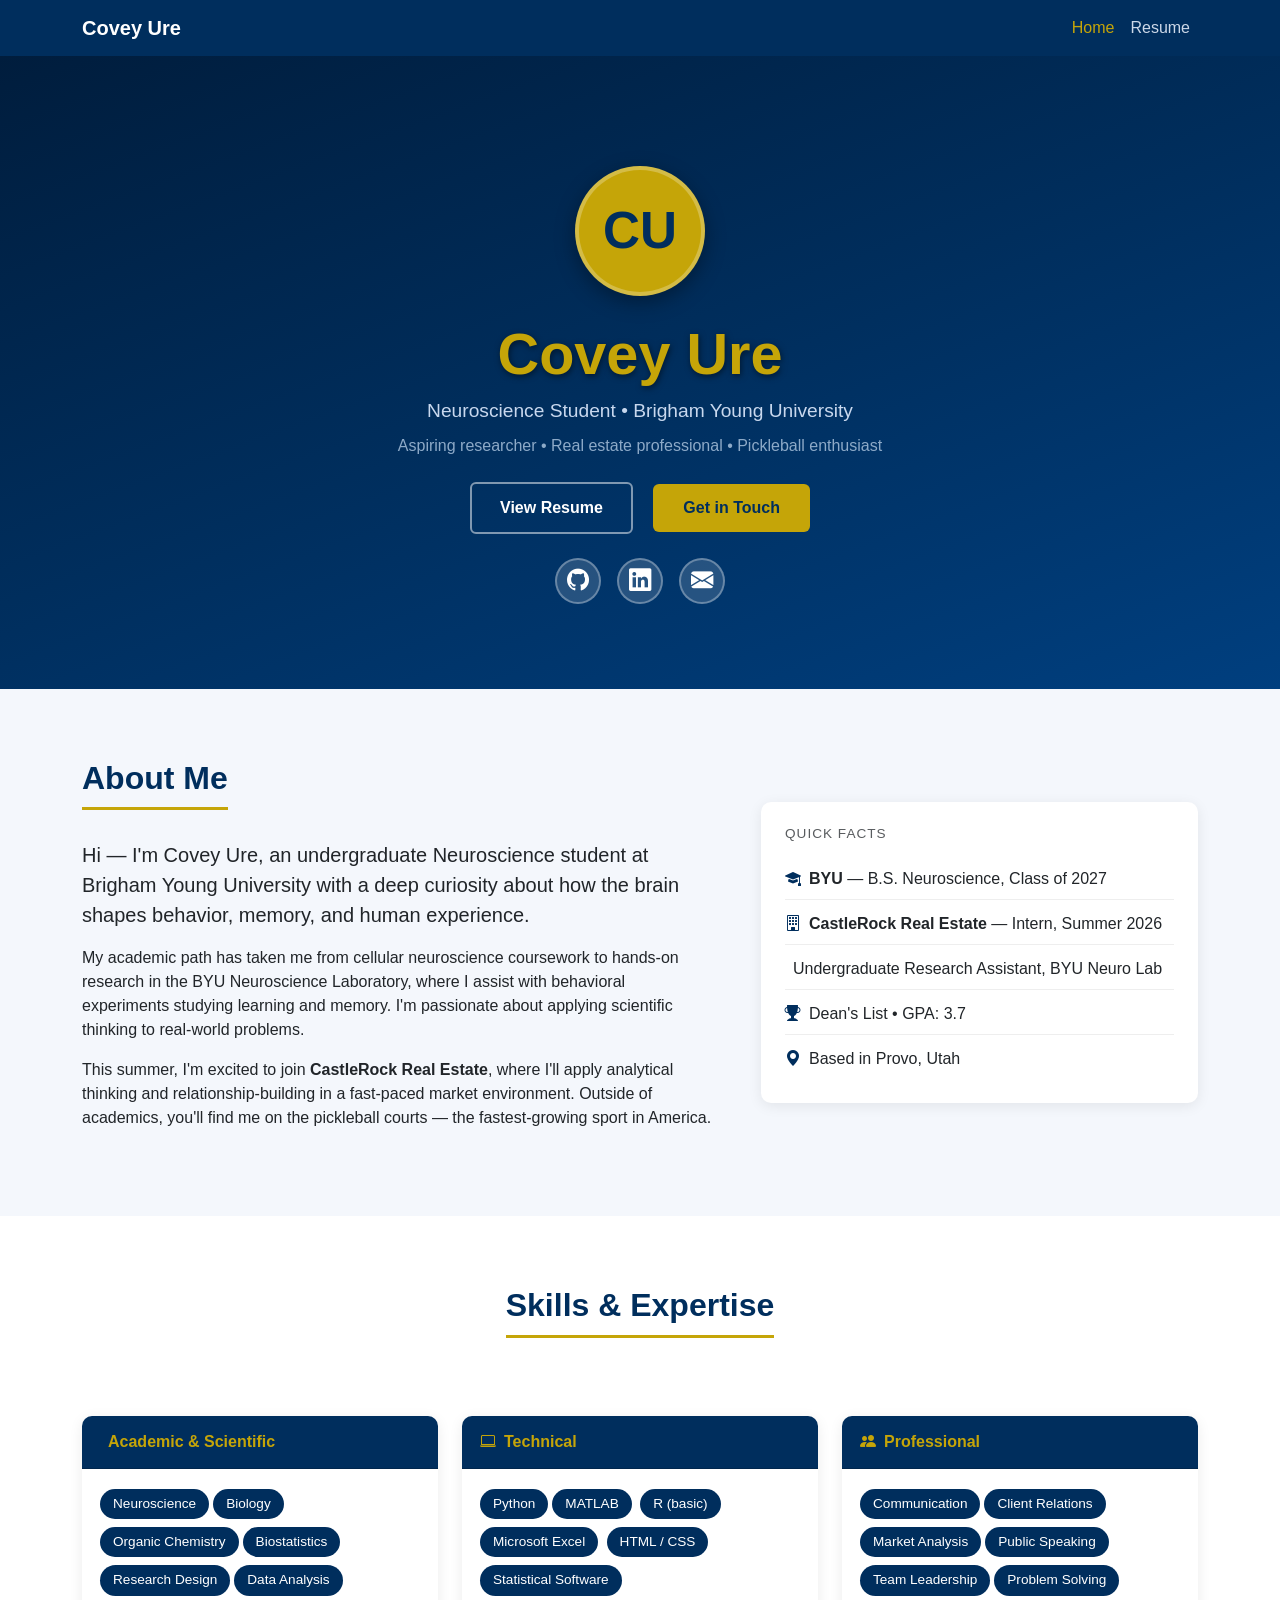
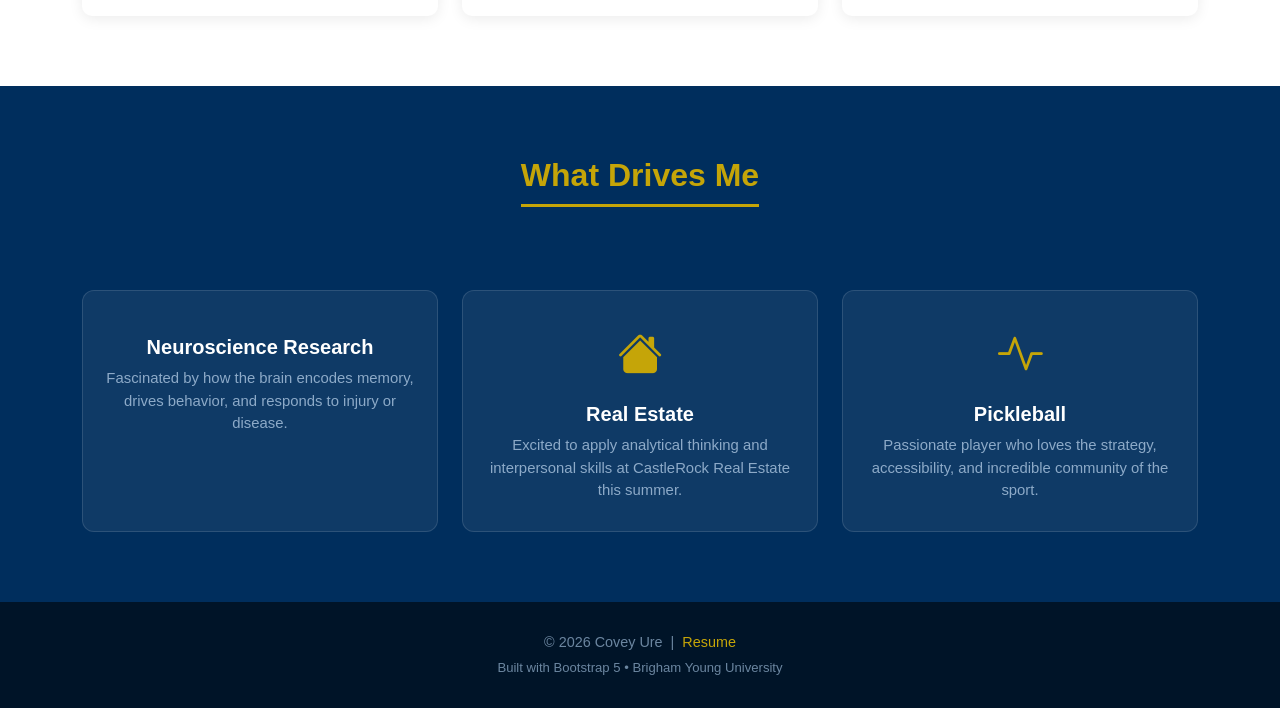
==== index.html @ a72a949d "Add files via upload" ====
<!DOCTYPE html>
<html lang="en">
<head>
    <meta charset="UTF-8">
    <meta name="viewport" content="width=device-width, initial-scale=1.0">
    <title>Covey Ure | Portfolio</title>
    <link href="https://cdn.jsdelivr.net/npm/bootstrap@5.3.2/dist/css/bootstrap.min.css" rel="stylesheet">
    <link href="https://cdn.jsdelivr.net/npm/bootstrap-icons@1.11.3/font/bootstrap-icons.css" rel="stylesheet">
    <style>
        :root { --byu-navy: #002E5D; --byu-gold: #C5A508; --byu-light: #f4f7fc; }
        body { font-family: 'Segoe UI', Arial, sans-serif; }
        .navbar { background-color: var(--byu-navy) !important; }
        .navbar-brand { color: #ffffff !important; font-weight: 700; font-size: 1.25rem; }
        .nav-link { color: #ccd8e8 !important; }
        .nav-link:hover, .nav-link.active { color: var(--byu-gold) !important; }
        .hero-section {
            background: linear-gradient(160deg, #001d3d 0%, var(--byu-navy) 50%, #003f7f 100%);
            color: white; padding: 110px 0 85px; text-align: center;
        }
        .hero-section h1 { font-size: 3.6rem; font-weight: 800; color: var(--byu-gold); text-shadow: 1px 2px 6px rgba(0,0,0,0.5); }
        .hero-section .lead { color: #c8d8ee; font-size: 1.2rem; }
        .hero-section .sub-lead { color: #8daac8; font-size: 1rem; }
        .avatar {
            width: 130px; height: 130px; border-radius: 50%;
            background-color: var(--byu-gold); color: var(--byu-navy);
            font-size: 3.2rem; font-weight: 800;
            display: flex; align-items: center; justify-content: center;
            margin: 0 auto 24px; border: 4px solid rgba(255,255,255,0.25);
            box-shadow: 0 6px 20px rgba(0,0,0,0.35);
        }
        .social-btn {
            display: inline-flex; align-items: center; justify-content: center;
            width: 46px; height: 46px; border-radius: 50%;
            background-color: rgba(255,255,255,0.15); color: white;
            font-size: 1.4rem; margin: 0 6px; text-decoration: none;
            border: 2px solid rgba(255,255,255,0.3);
            transition: background-color 0.2s, transform 0.1s;
        }
        .social-btn:hover { background-color: var(--byu-gold); color: var(--byu-navy); transform: translateY(-2px); }
        .btn-hero-primary {
            background-color: var(--byu-gold); color: var(--byu-navy); border: none;
            font-weight: 700; padding: 12px 30px; font-size: 1rem; border-radius: 6px;
        }
        .btn-hero-primary:hover { background-color: #d4b010; color: var(--byu-navy); }
        .btn-hero-outline {
            border: 2px solid rgba(255,255,255,0.5); color: white; background: transparent;
            font-weight: 600; padding: 12px 28px; border-radius: 6px;
        }
        .btn-hero-outline:hover { border-color: white; background-color: rgba(255,255,255,0.1); color: white; }
        .section-title { color: var(--byu-navy); font-weight: 700; border-bottom: 3px solid var(--byu-gold); padding-bottom: 10px; margin-bottom: 30px; display: inline-block; }
        .about-section { background-color: var(--byu-light); padding: 70px 0; }
        .fact-card { border: none; border-radius: 10px; box-shadow: 0 3px 14px rgba(0,0,0,0.08); }
        .fact-card li { padding: 6px 0; border-bottom: 1px solid #eee; }
        .fact-card li:last-child { border-bottom: none; }
        .skills-section { padding: 70px 0; }
        .skill-card { border: none; border-radius: 10px; box-shadow: 0 3px 14px rgba(0,0,0,0.08); height: 100%; }
        .skill-card .card-header { background-color: var(--byu-navy); color: var(--byu-gold); font-weight: 700; border-radius: 10px 10px 0 0; padding: 14px 18px; }
        .skill-badge { background-color: var(--byu-navy); color: white; padding: 5px 13px; border-radius: 20px; font-size: 0.85rem; margin: 4px 2px; display: inline-block; }
        .highlights-section { background-color: var(--byu-navy); padding: 70px 0; color: white; }
        .highlights-section h2 { color: var(--byu-gold); font-weight: 700; border-bottom: 3px solid var(--byu-gold); padding-bottom: 10px; margin-bottom: 35px; display: inline-block; }
        .highlight-card { background-color: rgba(255,255,255,0.06); border: 1px solid rgba(255,255,255,0.12); border-radius: 12px; padding: 30px 20px; text-align: center; height: 100%; }
        .highlight-card .icon { font-size: 2.8rem; color: var(--byu-gold); margin-bottom: 14px; }
        .highlight-card h5 { color: white; font-weight: 700; margin-bottom: 8px; }
        .highlight-card p { color: #8daac8; font-size: 0.93rem; margin-bottom: 0; }
        footer { background-color: #001428; color: #6b86a0; padding: 30px 0; font-size: 0.9rem; }
        footer a { color: var(--byu-gold); text-decoration: none; }
        footer a:hover { text-decoration: underline; }
    </style>
</head>
<body>
    <nav class="navbar navbar-expand-lg navbar-dark sticky-top">
        <div class="container">
            <a class="navbar-brand" href="index.html">Covey Ure</a>
            <button class="navbar-toggler" type="button" data-bs-toggle="collapse" data-bs-target="#navbarNav">
                <span class="navbar-toggler-icon"></span>
            </button>
            <div class="collapse navbar-collapse" id="navbarNav">
                <ul class="navbar-nav ms-auto">
                    <li class="nav-item"><a class="nav-link active" href="index.html">Home</a></li>
                    <li class="nav-item"><a class="nav-link" href="resume.html">Resume</a></li>
                </ul>
            </div>
        </div>
    </nav>

    <section class="hero-section">
        <div class="container">
            <div class="avatar">CU</div>
            <h1>Covey Ure</h1>
            <p class="lead mb-2">Neuroscience Student &bull; Brigham Young University</p>
            <p class="sub-lead mb-4">Aspiring researcher &bull; Real estate professional &bull; Pickleball enthusiast</p>
            <div class="mb-4">
                <a href="resume.html" class="btn btn-hero-outline me-3">View Resume</a>
                <a href="mailto:coveyure@gmail.com" class="btn btn-hero-primary">Get in Touch</a>
            </div>
            <div>
                <a href="https://github.com/coveyure" class="social-btn" title="GitHub" target="_blank" rel="noopener"><i class="bi bi-github"></i></a>
                <a href="https://www.linkedin.com/" class="social-btn" title="LinkedIn" target="_blank" rel="noopener"><i class="bi bi-linkedin"></i></a>
                <a href="mailto:coveyure@gmail.com" class="social-btn" title="Email"><i class="bi bi-envelope-fill"></i></a>
            </div>
        </div>
    </section>

    <section class="about-section">
        <div class="container">
            <div class="row align-items-center g-5">
                <div class="col-lg-7">
                    <h2 class="section-title">About Me</h2>
                    <p class="lead text-dark">Hi — I'm <strong>Covey Ure</strong>, an undergraduate Neuroscience student at Brigham Young University with a deep curiosity about how the brain shapes behavior, memory, and human experience.</p>
                    <p>My academic path has taken me from cellular neuroscience coursework to hands-on research in the BYU Neuroscience Laboratory, where I assist with behavioral experiments studying learning and memory. I'm passionate about applying scientific thinking to real-world problems.</p>
                    <p>This summer, I'm excited to join <strong>CastleRock Real Estate</strong>, where I'll apply analytical thinking and relationship-building in a fast-paced market environment. Outside of academics, you'll find me on the pickleball courts — the fastest-growing sport in America.</p>
                </div>
                <div class="col-lg-5">
                    <div class="card fact-card p-4">
                        <h5 class="text-muted mb-3" style="font-size:0.85rem; text-transform:uppercase; letter-spacing:1px;">Quick Facts</h5>
                        <ul class="list-unstyled text-start mb-0">
                            <li class="mb-1 py-2"><i class="bi bi-mortarboard-fill me-2" style="color:var(--byu-navy);"></i><strong>BYU</strong> — B.S. Neuroscience, Class of 2027</li>
                            <li class="mb-1 py-2"><i class="bi bi-building me-2" style="color:var(--byu-navy);"></i><strong>CastleRock Real Estate</strong> — Intern, Summer 2026</li>
                            <li class="mb-1 py-2"><i class="bi bi-flask-fill me-2" style="color:var(--byu-navy);"></i>Undergraduate Research Assistant, BYU Neuro Lab</li>
                            <li class="mb-1 py-2"><i class="bi bi-trophy-fill me-2" style="color:var(--byu-navy);"></i>Dean's List &bull; GPA: 3.7</li>
                            <li class="py-2"><i class="bi bi-geo-alt-fill me-2" style="color:var(--byu-navy);"></i>Based in Provo, Utah</li>
                        </ul>
                    </div>
                </div>
            </div>
        </div>
    </section>

    <section class="skills-section">
        <div class="container">
            <div class="text-center mb-5"><h2 class="section-title">Skills &amp; Expertise</h2></div>
            <div class="row g-4">
                <div class="col-md-4">
                    <div class="skill-card card">
                        <div class="card-header"><i class="bi bi-brain me-2"></i>Academic &amp; Scientific</div>
                        <div class="card-body">
                            <span class="skill-badge">Neuroscience</span><span class="skill-badge">Biology</span>
                            <span class="skill-badge">Organic Chemistry</span><span class="skill-badge">Biostatistics</span>
                            <span class="skill-badge">Research Design</span><span class="skill-badge">Data Analysis</span>
                        </div>
                    </div>
                </div>
                <div class="col-md-4">
                    <div class="skill-card card">
                        <div class="card-header"><i class="bi bi-laptop me-2"></i>Technical</div>
                        <div class="card-body">
                            <span class="skill-badge">Python</span><span class="skill-badge">MATLAB</span>
                            <span class="skill-badge">R (basic)</span><span class="skill-badge">Microsoft Excel</span>
                            <span class="skill-badge">HTML / CSS</span><span class="skill-badge">Statistical Software</span>
                        </div>
                    </div>
                </div>
                <div class="col-md-4">
                    <div class="skill-card card">
                        <div class="card-header"><i class="bi bi-people-fill me-2"></i>Professional</div>
                        <div class="card-body">
                            <span class="skill-badge">Communication</span><span class="skill-badge">Client Relations</span>
                            <span class="skill-badge">Market Analysis</span><span class="skill-badge">Public Speaking</span>
                            <span class="skill-badge">Team Leadership</span><span class="skill-badge">Problem Solving</span>
                        </div>
                    </div>
                </div>
            </div>
        </div>
    </section>

    <section class="highlights-section">
        <div class="container">
            <div class="text-center mb-5"><h2>What Drives Me</h2></div>
            <div class="row g-4">
                <div class="col-md-4">
                    <div class="highlight-card">
                        <div class="icon"><i class="bi bi-brain"></i></div>
                        <h5>Neuroscience Research</h5>
                        <p>Fascinated by how the brain encodes memory, drives behavior, and responds to injury or disease.</p>
                    </div>
                </div>
                <div class="col-md-4">
                    <div class="highlight-card">
                        <div class="icon"><i class="bi bi-house-fill"></i></div>
                        <h5>Real Estate</h5>
                        <p>Excited to apply analytical thinking and interpersonal skills at CastleRock Real Estate this summer.</p>
                    </div>
                </div>
                <div class="col-md-4">
                    <div class="highlight-card">
                        <div class="icon"><i class="bi bi-activity"></i></div>
                        <h5>Pickleball</h5>
                        <p>Passionate player who loves the strategy, accessibility, and incredible community of the sport.</p>
                    </div>
                </div>
            </div>
        </div>
    </section>

    <footer>
        <div class="container text-center">
            <p class="mb-1">&copy; 2026 Covey Ure &nbsp;|&nbsp; <a href="resume.html">Resume</a></p>
            <p class="mb-0" style="font-size:0.82rem;">Built with Bootstrap 5 &bull; Brigham Young University</p>
        </div>
    </footer>

    <script src="https://cdn.jsdelivr.net/npm/bootstrap@5.3.2/dist/js/bootstrap.bundle.min.js"></script>
</body>
</html>
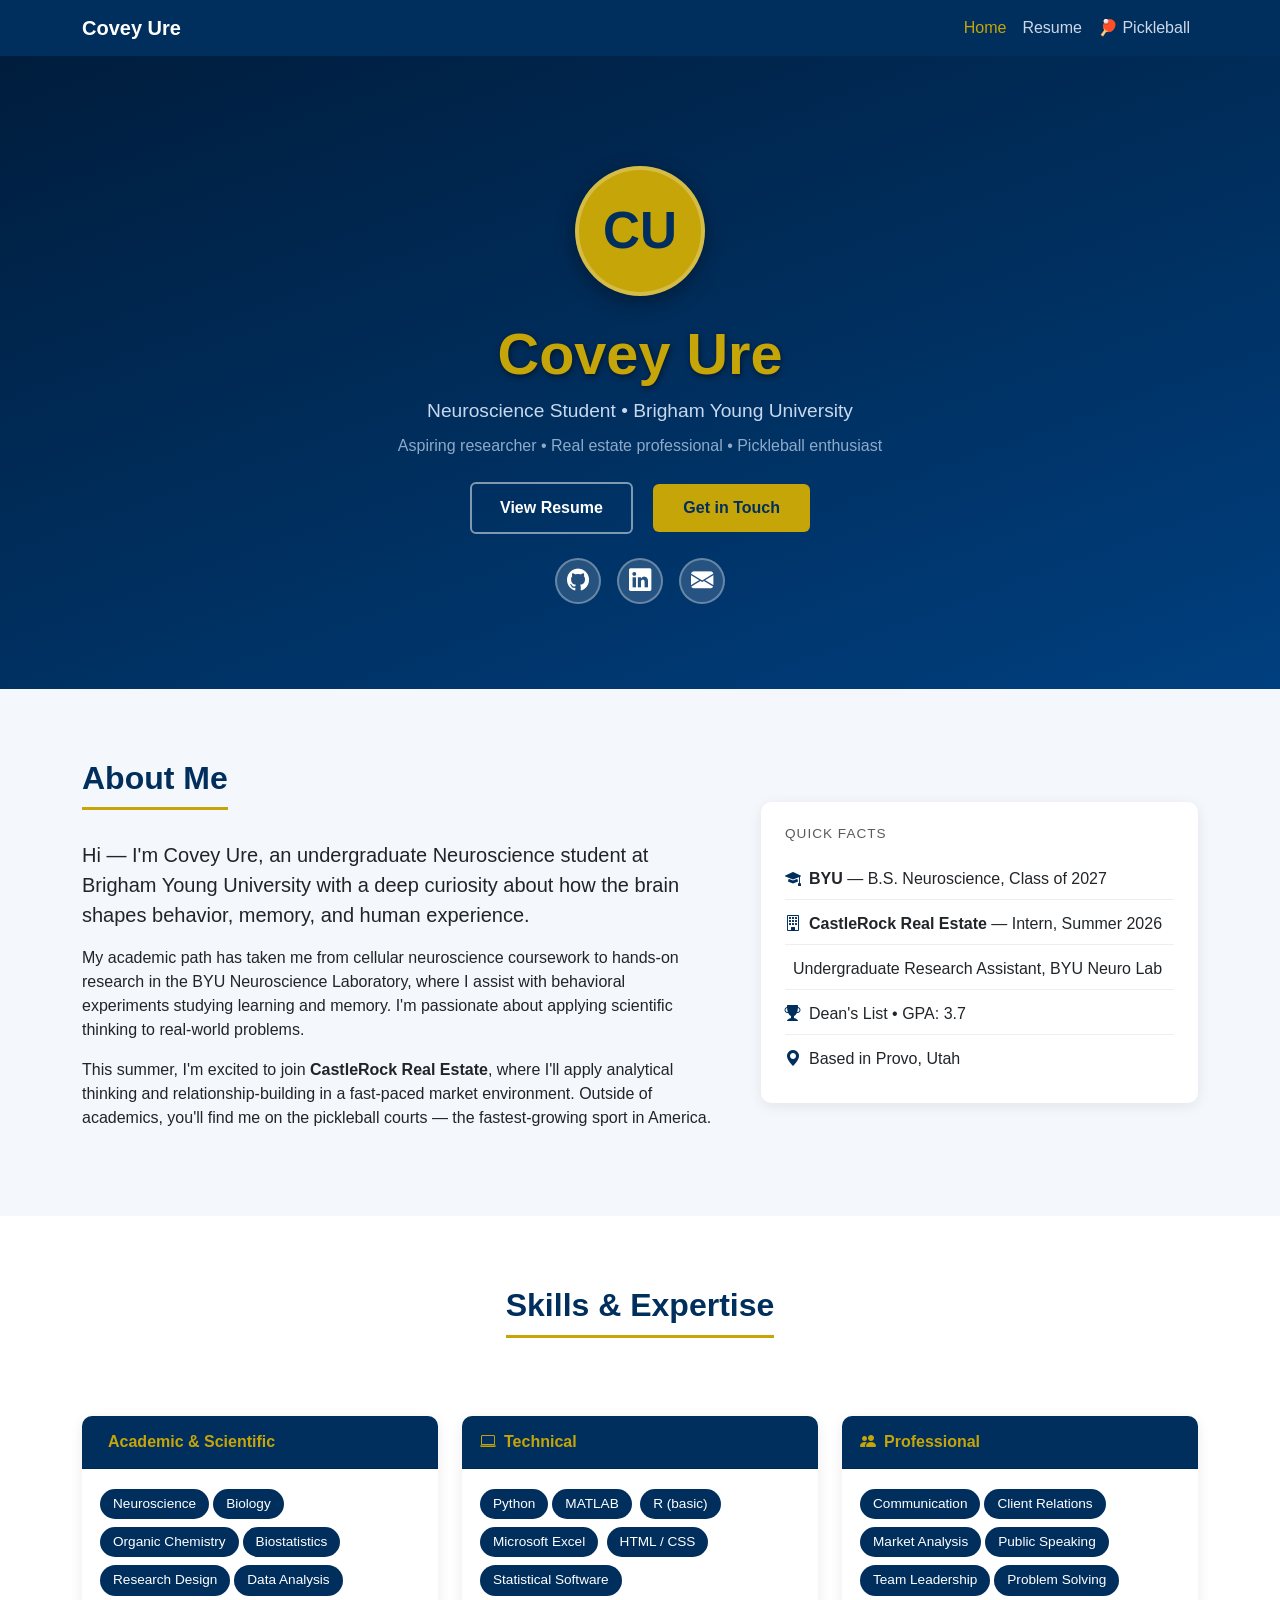
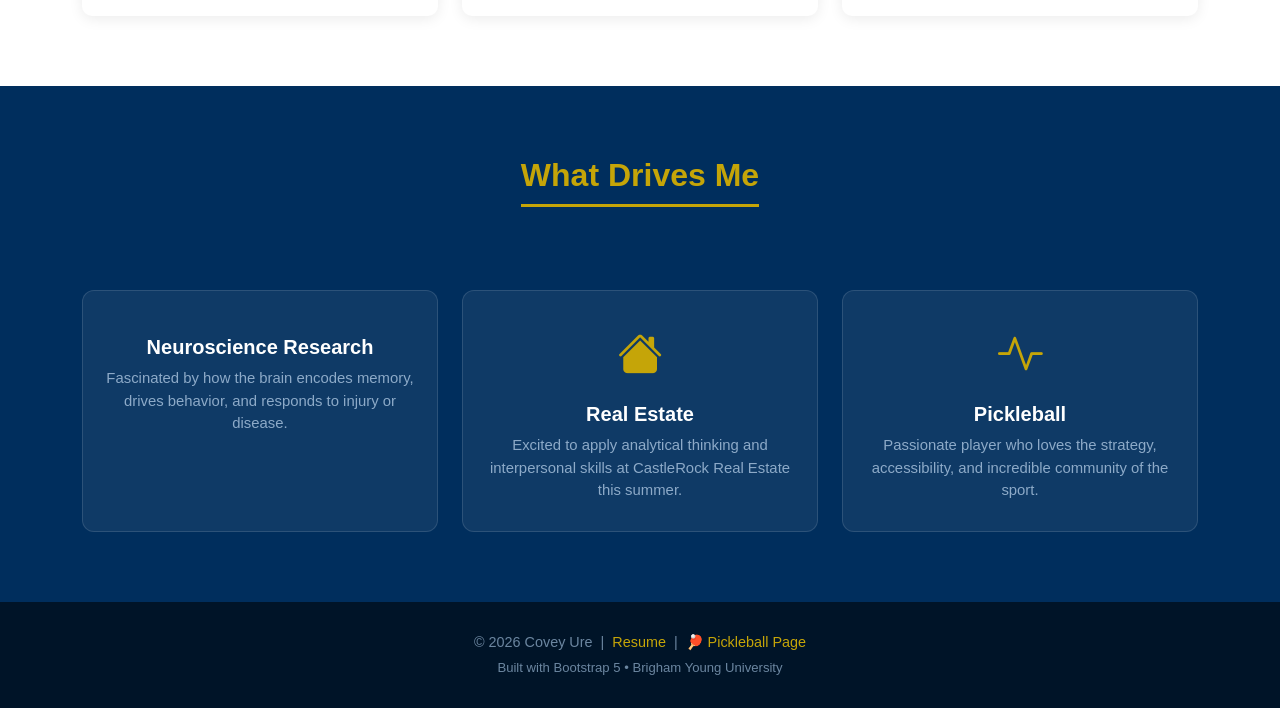
==== commit 8bc58e94: "Add files via upload" ====
--- a/index.html
+++ b/index.html
@@ -78,6 +78,7 @@
                 <ul class="navbar-nav ms-auto">
                     <li class="nav-item"><a class="nav-link active" href="index.html">Home</a></li>
                     <li class="nav-item"><a class="nav-link" href="resume.html">Resume</a></li>
+                    <li class="nav-item"><a class="nav-link" href="scratch.html">🏓 Pickleball</a></li>
                 </ul>
             </div>
         </div>
@@ -195,7 +196,7 @@
 
     <footer>
         <div class="container text-center">
-            <p class="mb-1">&copy; 2026 Covey Ure &nbsp;|&nbsp; <a href="resume.html">Resume</a></p>
+            <p class="mb-1">&copy; 2026 Covey Ure &nbsp;|&nbsp; <a href="resume.html">Resume</a> &nbsp;|&nbsp; <a href="scratch.html">🏓 Pickleball Page</a></p>
             <p class="mb-0" style="font-size:0.82rem;">Built with Bootstrap 5 &bull; Brigham Young University</p>
         </div>
     </footer>
